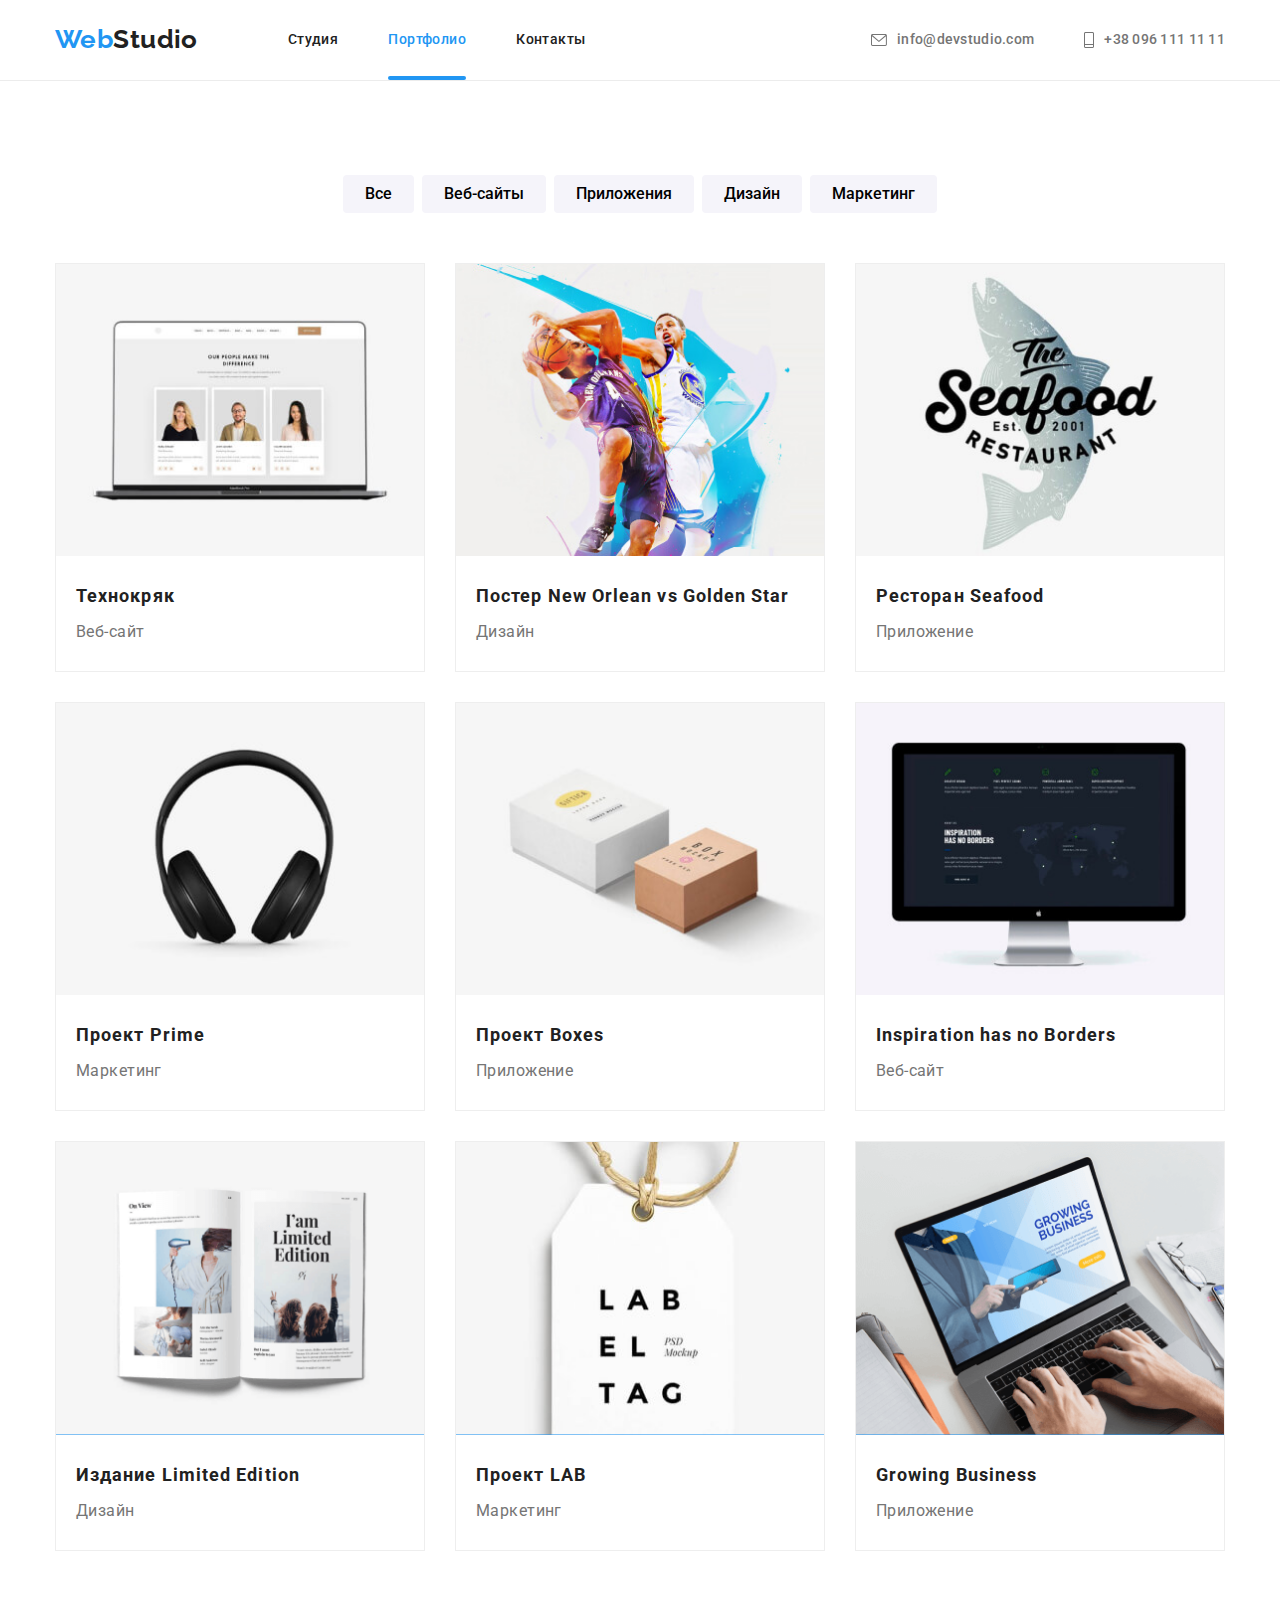
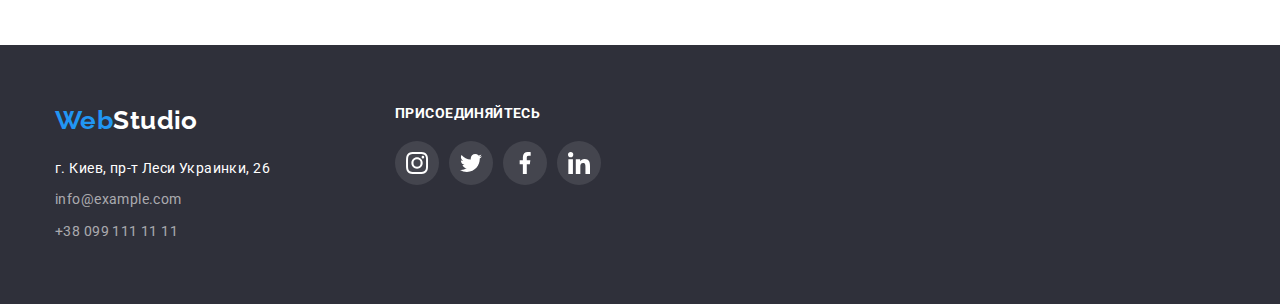
==== portfolio.html @ b99799af "Перенес 5ю дз" ====
<!DOCTYPE html>
<html lang="ru">
  <head>
    <meta charset="UTF-8" />
    <meta name="viewport" content="width=device-width, initial-scale=1.0" />
    <title>Document</title>
    <link rel="preconnect" href="https://fonts.gstatic.com" />
    <link
      href="https://fonts.googleapis.com/css2?family=Raleway:wght@700&family=Roboto:wght@400;500;700;900&display=swap"
      rel="stylesheet"
    />
    <link
      rel="stylesheet"
      href="https://cdnjs.cloudflare.com/ajax/libs/modern-normalize/1.0.0/modern-normalize.min.css"
    />
    <link rel="stylesheet" href="./CSS/style.css" />
  </head>
  <body>
    <!--Шапка-->
    <header class="page-header">
      <div class="header-container container">
        <nav class="nav-header">
          <a href="/" class="logo">Web<span class="logo-color">Studio</span></a>

          <ul class="site-nav">
            <li class="nav-item"><a href="./index.html" class="link">Студия</a></li>
            <li class="nav-item"><a href="./portfolio.html" class="link current">Портфолио</a></li>
            <li class="nav-item"><a href="" class="link">Контакты</a></li>
          </ul>
        </nav>

        <ul class="second-nav">
          <li class="nav-item">
            <a href="" class="link">
              <svg class="second-nav-mail">
                <use class="second-nav-icon" href="./images/sprite.svg#mail"></use>
              </svg>
              info@devstudio.com
            </a>
          </li>
          <li class="nav-item">
            <a href="" class="link">
              <svg class="second-nav-smartphone">
                <use class="second-nav-icon" href="./images/sprite.svg#smartphone"></use>
              </svg>
              +38 096 111 11 11
            </a>
          </li>
        </ul>
      </div>
    </header>

    <main class="portfolio-main-container">
      <div class="container">
        <section class="section portfolio-section">
          <h1 class="visually-hidden">Список проектов</h1>

          <!-- Фильтр -->
          <ul class="filter-container">
            <li class="filter-list">
              <button type="button" class="filter">Все</button>
            </li>
            <li class="filter-list">
              <button type="button" class="filter">Веб-сайты</button>
            </li>
            <li class="filter-list">
              <button type="button" class="filter">Приложения</button>
            </li>
            <li class="filter-list">
              <button type="button" class="filter">Дизайн</button>
            </li>
            <li class="filter-list">
              <button type="button" class="filter">Маркетинг</button>
            </li>
          </ul>

          <!-- Список -->
          <ul class="flex-container">
            <li class="portfolio-box">
              <a href="" class="filter-link">
                <div class="filter-img">
                  <img src="./images/tehnocrac.jpg" alt="Веб-сайт Технокряк" width="370" />
                  <p class="portfolio-opacity-text">
                    Технокряк это современная площадка распространения коронавируса. Компании используют эту платформу
                    для цифрового шпионажа и атак на защищённые сервера конкурентов.
                  </p>
                </div>
                <div class="filter-contant-container">
                  <h2 class="section-title filter-page">Технокряк</h2>
                  <p class="filter-text">Веб-сайт</p>
                </div>
              </a>
            </li>
            <li class="portfolio-box">
              <a href="" class="filter-link">
                <div class="filter-img">
                  <img src="./images/new-orlean.jpg" alt="Баскетбольная команда New Orlean" width="370" />
                  <p class="portfolio-opacity-text">
                    Технокряк это современная площадка распространения коронавируса. Компании используют эту платформу
                    для цифрового шпионажа и атак на защищённые сервера конкурентов.
                  </p>
                </div>
                <div class="filter-contant-container">
                  <h2 class="section-title filter-page">Постер New Orlean vs Golden Star</h2>
                  <p class="filter-text">Дизайн</p>
                </div>
              </a>
            </li>
            <li class="portfolio-box">
              <a href="" class="filter-link">
                <div class="filter-img">
                  <img src="./images/seafood.jpg" alt="Ресторан Seafood" width="370" />
                  <p class="portfolio-opacity-text">
                    Технокряк это современная площадка распространения коронавируса. Компании используют эту платформу
                    для цифрового шпионажа и атак на защищённые сервера конкурентов.
                  </p>
                </div>
                <div class="filter-contant-container">
                  <h2 class="section-title filter-page">Ресторан Seafood</h2>
                  <p class="filter-text">Приложение</p>
                </div>
              </a>
            </li>
            <li class="portfolio-box">
              <a href="" class="filter-link">
                <div class="filter-img">
                  <img src="./images/prime.jpg" alt="Блютуз наушники" width="370" />
                  <p class="portfolio-opacity-text">
                    Технокряк это современная площадка распространения коронавируса. Компании используют эту платформу
                    для цифрового шпионажа и атак на защищённые сервера конкурентов.
                  </p>
                </div>
                <div class="filter-contant-container">
                  <h2 class="section-title filter-page">Проект Prime</h2>
                  <p class="filter-text">Маркетинг</p>
                </div>
              </a>
            </li>
            <li class="portfolio-box">
              <a href="" class="filter-link">
                <div class="filter-img">
                  <img src="./images/boxes.jpg" alt="коробки" width="370" />
                  <p class="portfolio-opacity-text">
                    Технокряк это современная площадка распространения коронавируса. Компании используют эту платформу
                    для цифрового шпионажа и атак на защищённые сервера конкурентов.
                  </p>
                </div>
                <div class="filter-contant-container">
                  <h2 class="section-title filter-page">Проект Boxes</h2>
                  <p class="filter-text">Приложение</p>
                </div>
              </a>
            </li>
            <li class="portfolio-box">
              <a href="" class="filter-link">
                <div class="filter-img">
                  <img src="./images/no-borders.jpg" alt="Веб-сайт Inspiration has no Borders" width="370" />
                  <p class="portfolio-opacity-text">
                    Технокряк это современная площадка распространения коронавируса. Компании используют эту платформу
                    для цифрового шпионажа и атак на защищённые сервера конкурентов.
                  </p>
                </div>
                <div class="filter-contant-container">
                  <h2 class="section-title filter-page">Inspiration has no Borders</h2>
                  <p class="filter-text">Веб-сайт</p>
                </div>
              </a>
            </li>
            <li class="portfolio-box">
              <a href="" class="filter-link">
                <div class="filter-img">
                  <img src="./images/edition.png" alt="Веб-сайт Limited Edition" width="370" />
                  <p class="portfolio-opacity-text">
                    Технокряк это современная площадка распространения коронавируса. Компании используют эту платформу
                    для цифрового шпионажа и атак на защищённые сервера конкурентов.
                  </p>
                </div>
                <div class="filter-contant-container">
                  <h2 class="section-title filter-page">Издание Limited Edition</h2>
                  <p class="filter-text">Дизайн</p>
                </div>
              </a>
            </li>
            <li class="portfolio-box">
              <a href="" class="filter-link">
                <div class="filter-img">
                  <img src="./images/lab.jpg" alt="Бирка" width="370" />
                  <p class="portfolio-opacity-text">
                    Технокряк это современная площадка распространения коронавируса. Компании используют эту платформу
                    для цифрового шпионажа и атак на защищённые сервера конкурентов.
                  </p>
                </div>
                <div class="filter-contant-container">
                  <h2 class="section-title filter-page">Проект LAB</h2>
                  <p class="filter-text">Маркетинг</p>
                </div>
              </a>
            </li>
            <li class="portfolio-box">
              <a href="" class="filter-link">
                <div class="filter-img">
                  <img src="./images/Growing-Business.png" alt="Приложение Growing Business" width="370" />
                  <p class="portfolio-opacity-text">
                    Технокряк это современная площадка распространения коронавируса. Компании используют эту платформу
                    для цифрового шпионажа и атак на защищённые сервера конкурентов.
                  </p>
                </div>
                <div class="filter-contant-container">
                  <h2 class="section-title filter-page">Growing Business</h2>
                  <p class="filter-text">Приложение</p>
                </div>
              </a>
            </li>
          </ul>
        </section>
      </div>
    </main>

    <!--Подвал-->
    <footer class="footer-page">
      <div class="container">
        <div class="footer-address-container">
          <a href="/" class="logo">Web<span class="logo-color footer">Studio</span></a>

          <address class="footer-content">
            <ul class="footer-list">
              <li class="footer-list-item">
                <a href="https://goo.gl/maps/4PFyWTzTnwLAxrPg8 " rel="“noopener" class="link"
                  >г. Киев, пр-т Леси Украинки, 26</a
                >
              </li>
              <li class="footer-list-item">
                <a href="mailto:info@example.com" class="link rgba">info@example.com</a>
              </li>

              <li class="footer-list-item">
                <a href="tel:+380991111111" class="link rgba">+38 099 111 11 11</a>
              </li>
            </ul>
          </address>
        </div>

        <div class="soshial-link-container">
          <h2 class="section-title soshial-link-title">присоединяйтесь</h2>
          <ul class="soshial-link-list">
            <li class="soshial-link-item">
              <a href="" class="soshial-link">
                <svg class="network-icon">
                  <use class="icon" href="./images/sprite.svg#instagram"></use>
                </svg>
              </a>
            </li>
            <li class="soshial-link-item">
              <a href="" class="soshial-link">
                <svg class="network-icon">
                  <use class="icon" href="./images/sprite.svg#twitter"></use>
                </svg>
              </a>
            </li>
            <li class="soshial-link-item">
              <a href="" class="soshial-link">
                <svg class="network-icon">
                  <use class="icon" href="./images/sprite.svg#facebook"></use>
                </svg>
              </a>
            </li>
            <li class="soshial-link-item">
              <a href="" class="soshial-link">
                <svg class="network-icon">
                  <use class="icon" href="./images/sprite.svg#linkedin"></use>
                </svg>
              </a>
            </li>
          </ul>
        </div>
      </div>
    </footer>
  </body>
</html>
---- CSS/style.css ----
:root {
  --text-color: #757575;
  --text-black-color: #212121;
  --text-wite-color: #ffffff;
  --text-accent: #2196f3;
  --text-background-color: #e5e5e5;
  --background-second-color: #f5f4fa;
  --footer-bg-color: #2f303a;
  --border-: 1px solid #eeeeee;
  --cubic: cubic-bezier(0.4, 0, 0.2, 1);
}

button {
  outline: none;
  list-style: none;
}

img {
  display: block;
  max-width: 100%;
  height: auto;
}

* {
  margin: 0;
  padding: 0;
}

body {
  background: var(--text-wite-color);
  color: var(--text-color);

  font-family: Roboto, sans-serif;
  letter-spacing: 0.03em;
  font-size: 14px;
  line-height: 1.71;
}

h1,
h2,
h3,
h4 {
  font-family: Roboto, sans-serif;
}

ul {
  list-style: none;
  margin: 0px;
  padding: 0px;
}

/* =================Header================= */

.page-header {
  display: flex;
  justify-content: center;
  align-items: center;
  border-bottom: 1px solid #ececec;

  background-color: var(--text-wite-color);
}

/* =================END Header================= */

/* ===================logo================ */

.logo {
  color: var(--text-accent);
  font-family: Raleway;
  font-weight: 700;
  font-size: 26px;
  line-height: 1.2;
  text-decoration: none;
}

.logo-color {
  color: var(--text-black-color);
}

/* ===================END logo================ */

.header-container {
  display: flex;
  align-items: center;
  justify-content: space-between;
}

/* =====================NAVIGATION=============== */

.nav-header {
  display: flex;
  justify-content: space-between;
  align-items: center;
  margin-right: auto;
}

.site-nav {
  display: flex;
  margin-left: 90px;
}

.site-nav .link:focus,
.site-nav .link:hover {
  color: var(--text-accent);
}

.site-nav .nav-item:not(:last-child) {
  margin-right: 50px;
}

.site-nav .link {
  display: block;
  padding: 32px 0;

  color: var(--text-black-color);
  font-weight: 500;
  font-size: 14px;
  line-height: 1.14;
  text-decoration: none;
}
.site-nav .link.current {
  color: var(--text-accent);
  display: block;
  position: relative;
}

.site-nav .link.current::after {
  content: '';
  position: absolute;
  left: 0;
  bottom: 0;

  display: block;
  width: 100%;
  height: 4px;
  background-color: var(--text-accent);
  border-radius: 2px;
}

/* =====================END NAVIGATION=============== */

/* =====================Second NAVIGATION=============== */

.second-nav {
  display: flex;
}

.second-nav .nav-item:not(:last-child) {
  margin-right: 50px;
}

.second-nav .link {
  color: var(--text-color);
  font-weight: 500;
  font-size: 14px;
  line-height: 1.4;
  letter-spacing: 0.02em;
  text-decoration: none;

  transition: color 250ms cubic-bezier(0.4, 0, 0.2, 1), fill 250ms cubic-bezier(0.4, 0, 0.2, 1);
}

.second-nav .second-nav-mail {
  width: 16px;
  height: 12px;
  fill: var(--text-color);
  margin-right: 10px;
}

.second-nav .second-nav-smartphone {
  width: 10px;
  height: 16px;
  fill: var(--text-color);
  margin-right: 10px;
}

.second-nav .link:focus,
.second-nav .link:hover {
  color: var(--text-accent);
}

.link:focus .second-nav-mail,
.link:hover .second-nav-mail {
  fill: var(--text-accent);
}

.link:focus .second-nav-smartphone,
.link:hover .second-nav-smartphone {
  fill: var(--text-accent);
}

.nav-item .link {
  display: flex;
  align-items: center;
}
/* =====================END Second NAVIGATION=============== */

/* =================END Header================= */

/* =================HERO================  */

.hero-page .hero-title {
  color: var(--text-wite-color);
  font-weight: 900;
  font-size: 44px;
  line-height: 1.36;
  text-align: center;
  letter-spacing: 0.06em;
  text-transform: uppercase;
}

.hero-page .hero-btn {
  color: var(--text-wite-color);
  font-weight: 700;
  font-size: 16px;
  line-height: 1.87;
  display: flex;
  align-items: center;
  text-align: center;
  letter-spacing: 0.06em;
  background-color: var(--text-accent);
  border: none;
  box-shadow: 0px 4px 4px rgba(0, 0, 0, 0.15);
  border-radius: 4px;
  cursor: pointer;
}

/* .hero-page .hero-btn:focus,
.hero-page .hero-btn:hover {
  color: var(--text-black-color);
  background-color: var(--background-second-color);
} */

.hero-page {
  background-color: #c4c4c4;
  margin: 0 auto;
  padding-top: 200px;
  padding-bottom: 200px;
  text-align: center;
  max-width: 1600px;

  background-image: linear-gradient(rgba(47, 48, 58, 0.4), rgba(47, 48, 58, 0.4)), url(../images/hero/Img-png.png);
  background-position: center;
  background-repeat: no-repeat;
  background-size: cover;
}

.hero-page .hero-btn {
  color: var(--text-wite-color);
  background-color: var(--text-accent);
  font-weight: 700;
  font-size: 16px;
  line-height: 1.9;
  align-items: center;
  text-align: center;
  letter-spacing: 0.06em;
}

.hero-btn {
  text-align: center;
  margin-left: auto;
  margin-right: auto;
  margin-top: 30px;
  padding: 10px 0;
  padding-left: 32px;
  padding-right: 32px;
  box-shadow: 0px 4px 4px rgba(0, 0, 0, 0.15);
}

/* =================END HERO================  */

.section .section-title,
.section-comand .section-title {
  color: var(--text-black-color);
  font-weight: 700;
  font-size: 36px;
  line-height: 1.16;
}

.section .filter {
  background-color: var(--background-second-color);
  font-family: inherit;
}

.section .filter:focus,
.section .filter:hover {
  color: var(--text-accent);
}

.section .filter-text {
  color: var(--text-color);
}

.section .section-title.name-page {
  font-weight: 700;
  font-size: 36px;
  line-height: 1.16;
  text-align: center;
}

.section .section-title.features {
  font-weight: 700;
  font-size: 14px;
  line-height: 1.14;
  text-transform: uppercase;
}

.visually-hidden {
  position: absolute !important;
  clip: rect(1px 1px 1px 1px);
  clip: rect(1px, 1px, 1px, 1px);
  padding: 0 !important;
  border: 0 !important;
  height: 1px !important;
  width: 1px !important;
  overflow: hidden;
}

/* =====================FEARURES================ */

.features-item {
  margin-left: 30px;
}

.section-features {
  padding-top: 94px;
  padding-bottom: 48px;
}

.features-list {
  display: flex;
  flex-wrap: wrap;
  margin-left: -30px;
}

.features-item {
  flex-basis: calc((100% - 30px * 4) / 4);
}

.features-text {
  margin-top: 10px;
}

.features-item:before {
  content: '';
  display: block;
  margin-bottom: 30px;
  background-repeat: no-repeat;
  background-position: center;
  background-color: var(--background-second-color);
  /* width: 270px; */
  height: 120px;
}

.bgf-img1::before {
  background-image: url(../images/features/bg1.svg);
}

.bgf-img2::before {
  background-image: url(../images/features/bg2.svg);
}

.bgf-img3::before {
  background-image: url(../images/features/bg3.svg);
}

.bgf-img4::before {
  background-image: url(../images/features/bg4.svg);
}

/* =====================FEARURES================ */

/* ================ЧЕМ ЗАНИМАЕМСЯ============== */

.section-work .section-title.name-page {
  margin-bottom: 50px;
}

.section-work {
  padding-top: 48px;
  padding-bottom: 94px;
}

.work-title {
  display: flex;
  flex-wrap: wrap;
  margin-left: -30px;
  justify-content: center;
  align-items: center;
}

.work-title > .work-item {
  flex-basis: calc((100% - 30px * 3) / 3);
  margin-left: 30px;
  position: relative;
}

.work-text {
  display: flex;
  justify-content: center;
  align-items: center;
  height: 70px;
  width: 100%;
  background: rgba(47, 48, 58, 0.8);
  top: 76%;
  position: absolute;

  font-weight: 700;
  font-size: 14px;
  line-height: 1.143;
  text-transform: uppercase;
  color: var(--text-wite-color);
}

/* ================ КОНЕЦ ЧЕМ ЗАНИМАЕМСЯ============== */

/* ======================TEAM=================== */

.section-comand .section-title.name-page {
  font-weight: 700;
  font-size: 36px;
  line-height: 1.16;
  text-align: center;
  margin-bottom: 50px;
}

.section-comand {
  background-color: var(--background-second-color);
  padding-top: 94px;
  padding-bottom: 94px;
}

.team-list {
  display: flex;
  flex-wrap: wrap;
  margin-left: -30px;
  border-radius: 0px 0px 4px 4px;
}

.team-list > .team-item {
  flex-basis: calc((100% - 30px * 4) / 4);
}

.team-item {
  border-radius: 0px 0px 4px 4px;
  background-color: var(--text-wite-color);
  margin-left: 30px;
  box-shadow: 0px 1px 3px rgba(0, 0, 0, 0.12), 0px 1px 1px rgba(0, 0, 0, 0.14), 0px 2px 1px rgba(0, 0, 0, 0.2);

  /* transition: background-color 250ms cubic-bezier(0.4, 0, 0.2, 1); */
}

.section-comand .section-title.name {
  font-weight: 500;
  font-size: 16px;
  line-height: 1.19;
  text-align: center;
}

.section-comand .comand-text {
  font-weight: 400;
  font-size: 16px;
  line-height: 1.19;
  text-align: center;
  margin-top: 10px;
}

.team-text-container {
  padding: 30px;
}

.network-list {
  display: inline-flex;
  margin-top: 16px;
}

/* .network-link {
  transition: background-color 250ms var(--cubic);
} */

.network-link:focus,
.network-link:hover {
  display: flex;
  width: 44px;
  height: 44px;
  background-color: var(--text-accent);
  border-radius: 50%;
}

.network-link:focus .network-icon,
.network-link:hover .network-icon {
  fill: #ffffff;
}

.network-item:not(:last-child) {
  margin-right: 10px;
}

.network-link {
  width: 44px;
  height: 44px;
  display: inline-flex;
  justify-content: center;
  align-items: center;
  border-radius: 50%;

  transition: background-color 250ms var(--cubic), fill 250ms var(--cubic);
}

.network-icon {
  width: 22px;
  height: 22px;
  fill: #afb1b8;

  transition: fill 250ms cubic-bezier(0.4, 0, 0.2, 1);
}

/* ======================END TEAM=================== */

/* =========================== CLIENTS ========================== */

.section-clients {
  padding-top: 94px;
  padding-bottom: 94px;
}

.clients-list {
  display: flex;
  margin-top: 50px;
  flex-wrap: wrap;
  margin-left: -30px;
}

.clients-item {
  display: flex;
  justify-content: center;
  align-items: center;
  margin-left: 30px;
  flex-basis: calc((100% - 30px * 6) / 6);
}

.clients-img {
  display: block;
}

.clients-logo {
  fill: #afb1b8;
}

.clients-link {
  display: flex;
  width: 100%;
  height: 90px;
  fill: var(--text-accent);
  box-sizing: border-box;
  justify-content: center;
  align-items: center;
  border: 1px solid #afb1b8;
  border-radius: 4px;

  transition: border 250ms cubic-bezier(0.4, 0, 0.2, 1), fill 250ms var(--cubic);
}

.clients-link:hover,
.clients-link:focus {
  border-radius: 4px;
  border: 1px solid var(--text-accent);
}

.clients-link:hover .clients-logo,
.clients-link:focus .clients-logo {
  fill: var(--text-accent);
}

/* ======================== END CLIENTS ============================= */

/* ===================FOOTER========================== */

.footer-page {
  background-color: var(--footer-bg-color);
  text-decoration: none;
  display: flex;
  justify-content: center;
  align-items: center;
}

.footer-page > .container {
  display: flex;
}

.footer-page .link {
  color: var(--text-wite-color);
  text-decoration: none;

  transition: color 250ms var(--cubic);
}

.footer-page .link.rgba {
  color: rgba(255, 255, 255, 0.6);
  text-decoration: none;
}

.logo-color.footer {
  color: var(--text-wite-color);
}

.footer-page .link:focus,
.footer-page .link:hover {
  color: var(--text-accent);
}

.footer-content {
  margin-top: 20px;

  font-style: normal;
}

.footer-address-container {
  width: 270px;
  padding: 60px 0;
  align-items: flex-start;
}

.footer-list-item {
  margin-top: 8px;
}

.soshial-link-container {
  width: 270px;
  padding: 60px 0;
  align-items: flex-start;
  margin-left: 70px;
}

.soshial-link-title {
  font-weight: 700;
  font-size: 14px;
  line-height: 1.142;
  letter-spacing: 0.03em;
  text-transform: uppercase;
  color: var(--text-wite-color);
}

.soshial-link-list {
  display: flex;
}

.soshial-link-item:not(:last-child) {
  margin-right: 10px;
}

.soshial-link-item {
  margin-top: 20px;
  background-color: rgba(255, 255, 255, 0.1);
  border-radius: 50%;

  /* transition: background-color 250ms cubic-bezier(0.4, 0, 0.2, 1); */
}

.soshial-link {
  width: 44px;
  height: 44px;
  display: inline-flex;
  justify-content: center;
  align-items: center;
  border-radius: 50%;

  transition: background-color 250ms cubic-bezier(0.4, 0, 0.2, 1);
}

.soshial-link .icon {
  width: 22px;
  height: 22px;
  fill: var(--text-wite-color);
}

.soshial-link:hover,
.soshial-link:focus {
  display: flex;
  width: 44px;
  height: 44px;
  background-color: #2196f3;
  border-radius: 50%;
}

/* =================== END FOOTER ========================== */

/* ========== Modal =============== */

.backdrop {
  position: fixed;
  top: 0;
  left: 0;
  z-index: 100;

  width: 100%;
  height: 100%;
  background-color: rgba(0, 0, 0, 0.2);

  transition: all 250ms var(--cubic);
}

.backdrop-window {
  position: absolute;
  top: 50%;
  left: 50%;
  transform: translate(-50%, -50%);

  width: 528px;
  height: 581px;
  background: #ffffff;
  box-shadow: 0px 1px 3px rgba(0, 0, 0, 0.12), 0px 1px 1px rgba(0, 0, 0, 0.14), 0px 2px 1px rgba(0, 0, 0, 0.2);
  border-radius: 4px;
}

.backdrop-btn {
  position: absolute;
  right: 8px;
  top: 8px;
  width: 30px;
  height: 30px;

  background: #ffffff;
  border: 1px solid rgba(0, 0, 0, 0.1);
  border-radius: 50%;

  display: flex;
  justify-content: center;
  align-items: center;

  transition: border 250ms var(--cubic);
}

.icon-exit {
  width: 11px;
  height: 11px;

  transition: fill 250ms var(--cubic);
}

.is-hidden {
  opacity: 0;
  visibility: hidden;
  pointer-events: none;
}

.backdrop-btn:focus,
.backdrop-btn:hover {
  border: 1px solid var(--text-accent);
}

.backdrop-btn:focus .icon-exit,
.backdrop-btn:hover .icon-exit {
  fill: var(--text-accent);
}

/* ========== END Modal =============== */

/* ==================== Portfolio ==================== */

.container {
  width: 1200px;
  margin-left: auto;
  margin-right: auto;
  padding-left: 15px;
  padding-right: 15px;
}

/* ==================== Portfolio ==================== */

/* ================ filter ================ */

.portfolio-main-container {
  background-color: var(--text-wite-color);
}

.filter-container {
  align-items: center;
  justify-content: center;
  display: flex;
  margin-bottom: 50px;
}

.filter-list:not(:last-child) {
  margin-right: 8px;
}

.filter-list .filter {
  padding: 6px 22px;
  border-radius: 4px;
  background-color: var(--background-second-color);

  text-align: center;
  font-weight: 500;
  font-size: 16px;
  line-height: 1.8;
}

.section .filter {
  font-weight: 500;
  font-size: 16px;
  line-height: 1.62;

  background: #f5f4fa;
  border-radius: 4px;
  border: none;

  transition: background-color 250ms cubic-bezier(0.4, 0, 0.2, 1), color 250ms cubic-bezier(0.4, 0, 0.2, 1);
}

.section .filter:focus,
.section .filter:hover {
  background: var(--text-accent);
  color: var(--text-wite-color);
  border-radius: 4px;
  box-shadow: 0px 3px 1px rgba(0, 0, 0, 0.1), 0px 1px 2px rgba(0, 0, 0, 0.08), 0px 2px 2px rgba(0, 0, 0, 0.12);
}

/* ================ END filter ================ */

/*  ==================== Список фильтра ================= */

.flex-container {
  display: flex;
  flex-wrap: wrap;
  margin-left: -30px;
  margin-top: -30px;
}

.portfolio-box {
  margin-left: 30px;
  margin-top: 30px;
  flex-basis: calc((100% - 30px * 3) / 3);
  border: var(--border-);
  box-sizing: border-box;
}

.filter-img {
  position: relative;
  overflow: hidden;
}

.portfolio-opacity-text {
  position: absolute;
  top: 0;

  width: 100%;
  height: 100%;
  padding: 63px 24px;
  background: rgba(33, 150, 243, 0.9);

  font-size: 18px;
  line-height: 1.555;
  letter-spacing: 0.03em;
  color: #ffffff;

  transform: translateY(100%);
  transition: transform 250ms cubic-bezier(0.4, 0, 0.2, 1);
}

.section .section-title.filter-page {
  font-size: 18px;
  line-height: 1.83;
  letter-spacing: 0.06em;
}

.section .filter-text {
  margin-top: 4px;

  font-weight: 400;
  font-size: 16px;
  line-height: 1.87;
}

.filter-link:hover .portfolio-opacity-text,
.filter-link:focus .portfolio-opacity-text {
  transform: translateY(0);
}

/* .section .filter-link:focus,
.section .filter-link:hover {
  color: var(--text-accent);
} */

.filter-link:focus,
.filter-link:hover {
  box-shadow: 0px 1px 1px rgba(0, 0, 0, 0.12), 0px 4px 4px rgba(0, 0, 0, 0.06), 1px 4px 6px rgba(0, 0, 0, 0.16);
  color: var(--text-accent);
}

.section .filter-link {
  text-decoration: none;
  display: block;
  position: relative;

  transition: box-shadow 250ms cubic-bezier(0.4, 0, 0.2, 1);
}

.filter-contant-container {
  padding: 24px 20px;
}

.portfolio-section {
  padding: 94px 0;
}
/* ====================END Portfolio==================== */
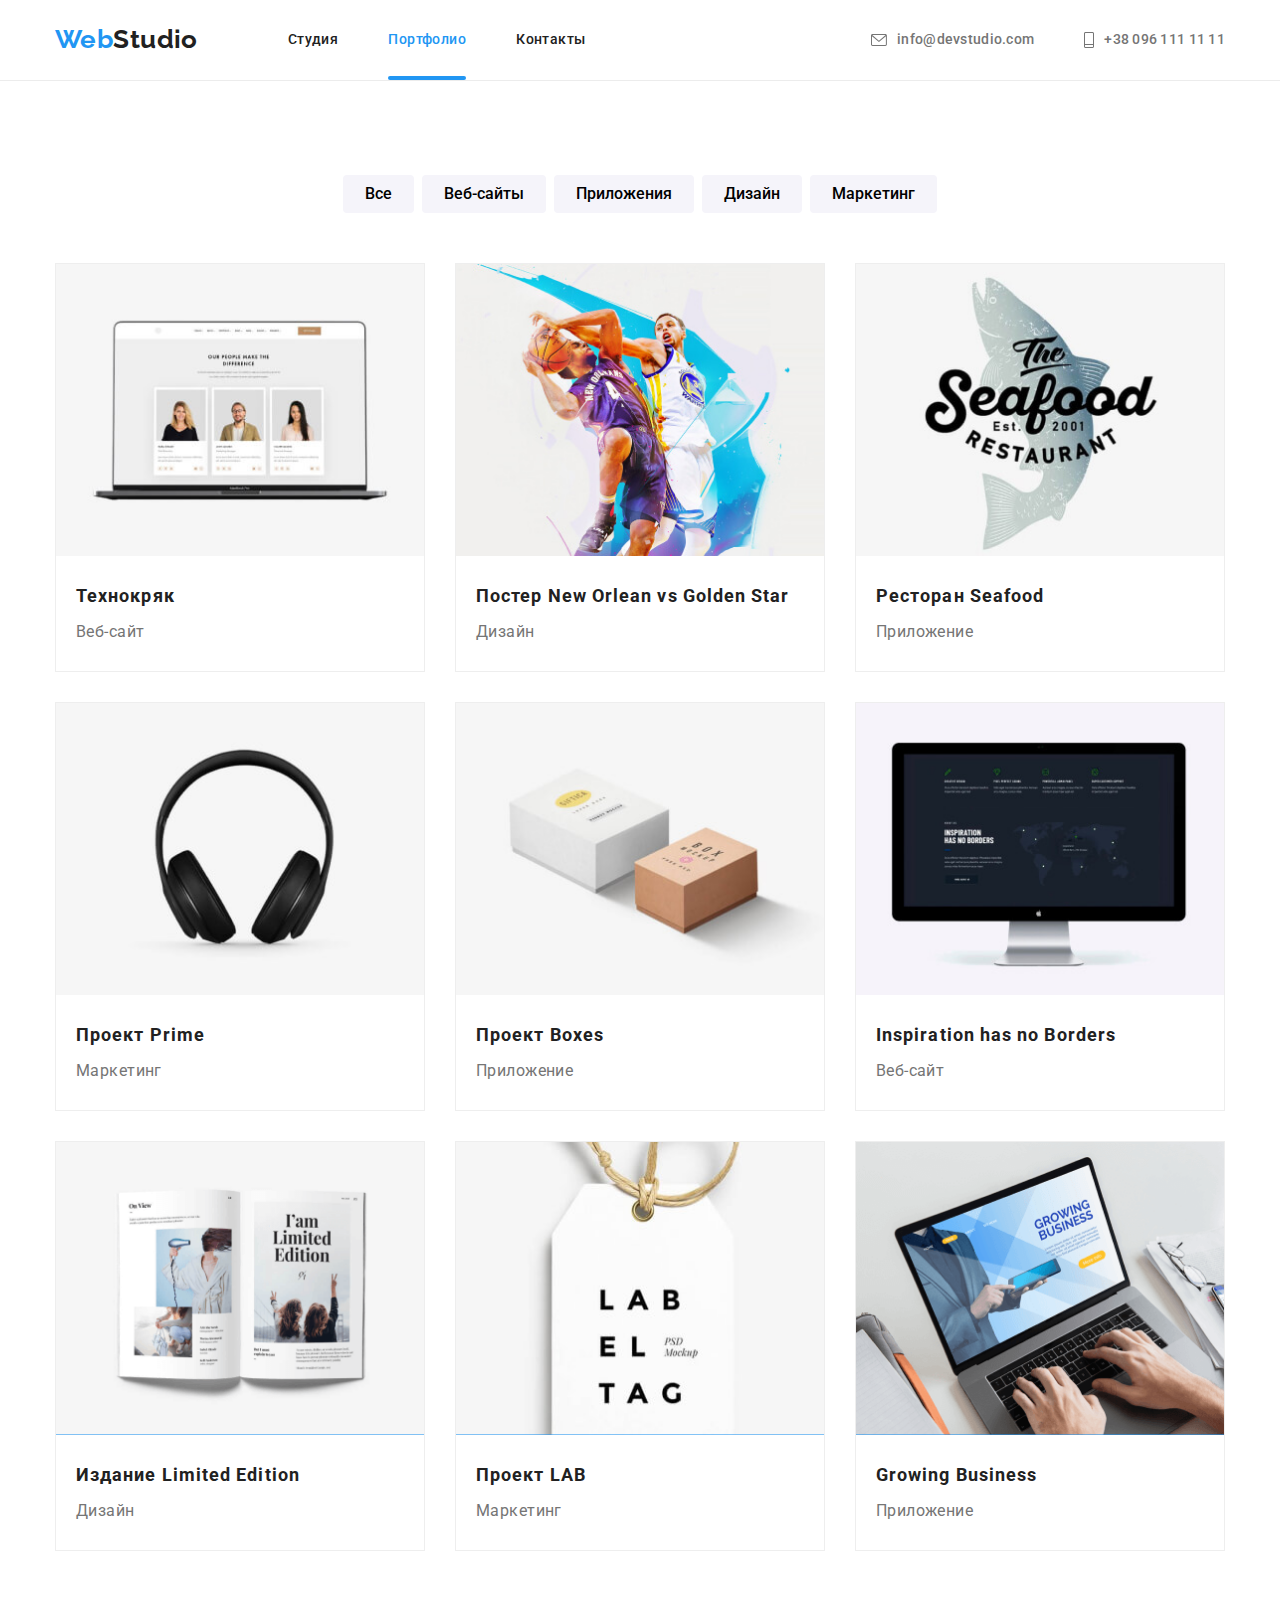
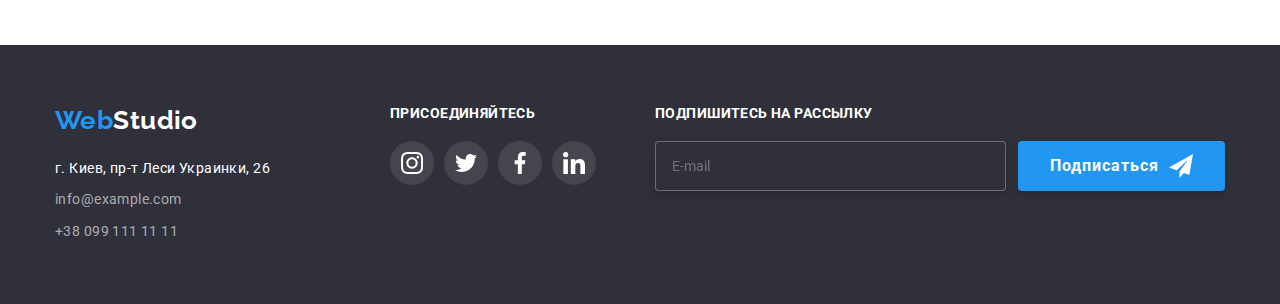
==== commit efe0512e: "сделал футер" ====
--- a/portfolio.html
+++ b/portfolio.html
@@ -273,6 +273,19 @@
             </li>
           </ul>
         </div>
+
+        <div class="subscription-container">
+          <p class="soshial-link-title">Подпишитесь на рассылку</p>
+          <form class="subscription-form">
+            <input type="email" name="email" placeholder="E-mail" class="subscription-input" />
+            <button type="submit" class="hero-btn footer-btn">
+              Подписаться
+              <svg class="subscription-send" width="24px" height="24px" ;>
+                <use class="send-img" href="./images/sprite.svg#send"></use>
+              </svg>
+            </button>
+          </form>
+        </div>
       </div>
     </footer>
   </body>
--- a/CSS/style.css
+++ b/CSS/style.css
@@ -49,6 +49,10 @@
   padding: 0px;
 }
 
+textarea {
+  resize: none;
+}
+
 /* =================Header================= */
 
 .page-header {
@@ -209,7 +213,7 @@
   text-transform: uppercase;
 }
 
-.hero-page .hero-btn {
+.hero-btn {
   color: var(--text-wite-color);
   font-weight: 700;
   font-size: 16px;
@@ -224,12 +228,6 @@
   border-radius: 4px;
   cursor: pointer;
 }
-
-/* .hero-page .hero-btn:focus,
-.hero-page .hero-btn:hover {
-  color: var(--text-black-color);
-  background-color: var(--background-second-color);
-} */
 
 .hero-page {
   background-color: #c4c4c4;
@@ -348,7 +346,6 @@
   background-repeat: no-repeat;
   background-position: center;
   background-color: var(--background-second-color);
-  /* width: 270px; */
   height: 120px;
 }
 
@@ -446,8 +443,6 @@
   background-color: var(--text-wite-color);
   margin-left: 30px;
   box-shadow: 0px 1px 3px rgba(0, 0, 0, 0.12), 0px 1px 1px rgba(0, 0, 0, 0.14), 0px 2px 1px rgba(0, 0, 0, 0.2);
-
-  /* transition: background-color 250ms cubic-bezier(0.4, 0, 0.2, 1); */
 }
 
 .section-comand .section-title.name {
@@ -473,10 +468,6 @@
   display: inline-flex;
   margin-top: 16px;
 }
-
-/* .network-link {
-  transition: background-color 250ms var(--cubic);
-} */
 
 .network-link:focus,
 .network-link:hover {
@@ -653,8 +644,6 @@
   margin-top: 20px;
   background-color: rgba(255, 255, 255, 0.1);
   border-radius: 50%;
-
-  /* transition: background-color 250ms cubic-bezier(0.4, 0, 0.2, 1); */
 }
 
 .soshial-link {
@@ -681,6 +670,42 @@
   height: 44px;
   background-color: #2196f3;
   border-radius: 50%;
+}
+
+.subscription-container {
+  width: 570px;
+  padding: 60px 0;
+}
+
+.subscription-form {
+  display: flex;
+  justify-content: center;
+  align-items: center;
+}
+
+.subscription-input {
+  width: 358px;
+  height: 50px;
+  margin-top: 20px;
+  padding-left: 16px;
+
+  border: 1px solid rgba(255, 255, 255, 0.3);
+  box-sizing: border-box;
+  filter: drop-shadow(0px 4px 4px rgba(0, 0, 0, 0.15));
+  border-radius: 4px;
+  background: var(--footer-bg-color);
+}
+
+.footer-btn {
+  margin-left: 12px;
+  margin-top: 20px;
+  padding: 10px 32px;
+  box-shadow: 0px 4px 4px rgb(0 0 0 / 15%);
+}
+
+.subscription-send {
+  margin-left: 10px;
+  fill: var(--text-wite-color);
 }
 
 /* =================== END FOOTER ========================== */
@@ -754,6 +779,80 @@
   fill: var(--text-accent);
 }
 
+.backdrop-form-name {
+  margin-top: 40px;
+
+  font-weight: 700;
+  font-size: 20px;
+  line-height: 1.15;
+  text-align: center;
+  letter-spacing: 0.03em;
+  color: var(--text-black-color);
+}
+
+.backdrop-form-text {
+  display: block;
+
+  font-weight: normal;
+  font-size: 12px;
+  line-height: 1.166;
+  letter-spacing: 0.01em;
+  color: var(--text-color);
+  margin-top: 12px;
+}
+
+.backdrop-list {
+  display: block;
+  margin-left: 41px;
+  position: relative;
+}
+
+.backdrop-imput {
+  width: 448px;
+  height: 40px;
+  padding-left: 44px;
+  margin-top: 4px;
+  border-radius: 4px;
+  border: 1px solid rgba(33, 33, 33, 0.2);
+}
+
+.backdrop-checkbox {
+  display: flex;
+  justify-content: center;
+  align-items: center;
+  margin-top: 20px;
+}
+
+.checkbox-text {
+  margin-left: 9px;
+
+  font-weight: 400;
+  font-size: 14px;
+  line-height: 1.171;
+  letter-spacing: 0.03em;
+  color: var(--text-color);
+}
+
+.checkbox-link {
+  margin-left: 4px;
+}
+
+.backdrop-icon-container {
+  position: absolute;
+  top: 55%;
+  left: 12px;
+  width: 18px;
+  height: 18px;
+}
+
+.backdrop-textarea {
+  width: 448px;
+  padding: 12px 16px;
+  margin-top: 4px;
+  border-radius: 4px;
+  border: 1px solid rgba(33, 33, 33, 0.2);
+}
+
 /* ========== END Modal =============== */
 
 /* ==================== Portfolio ==================== */
